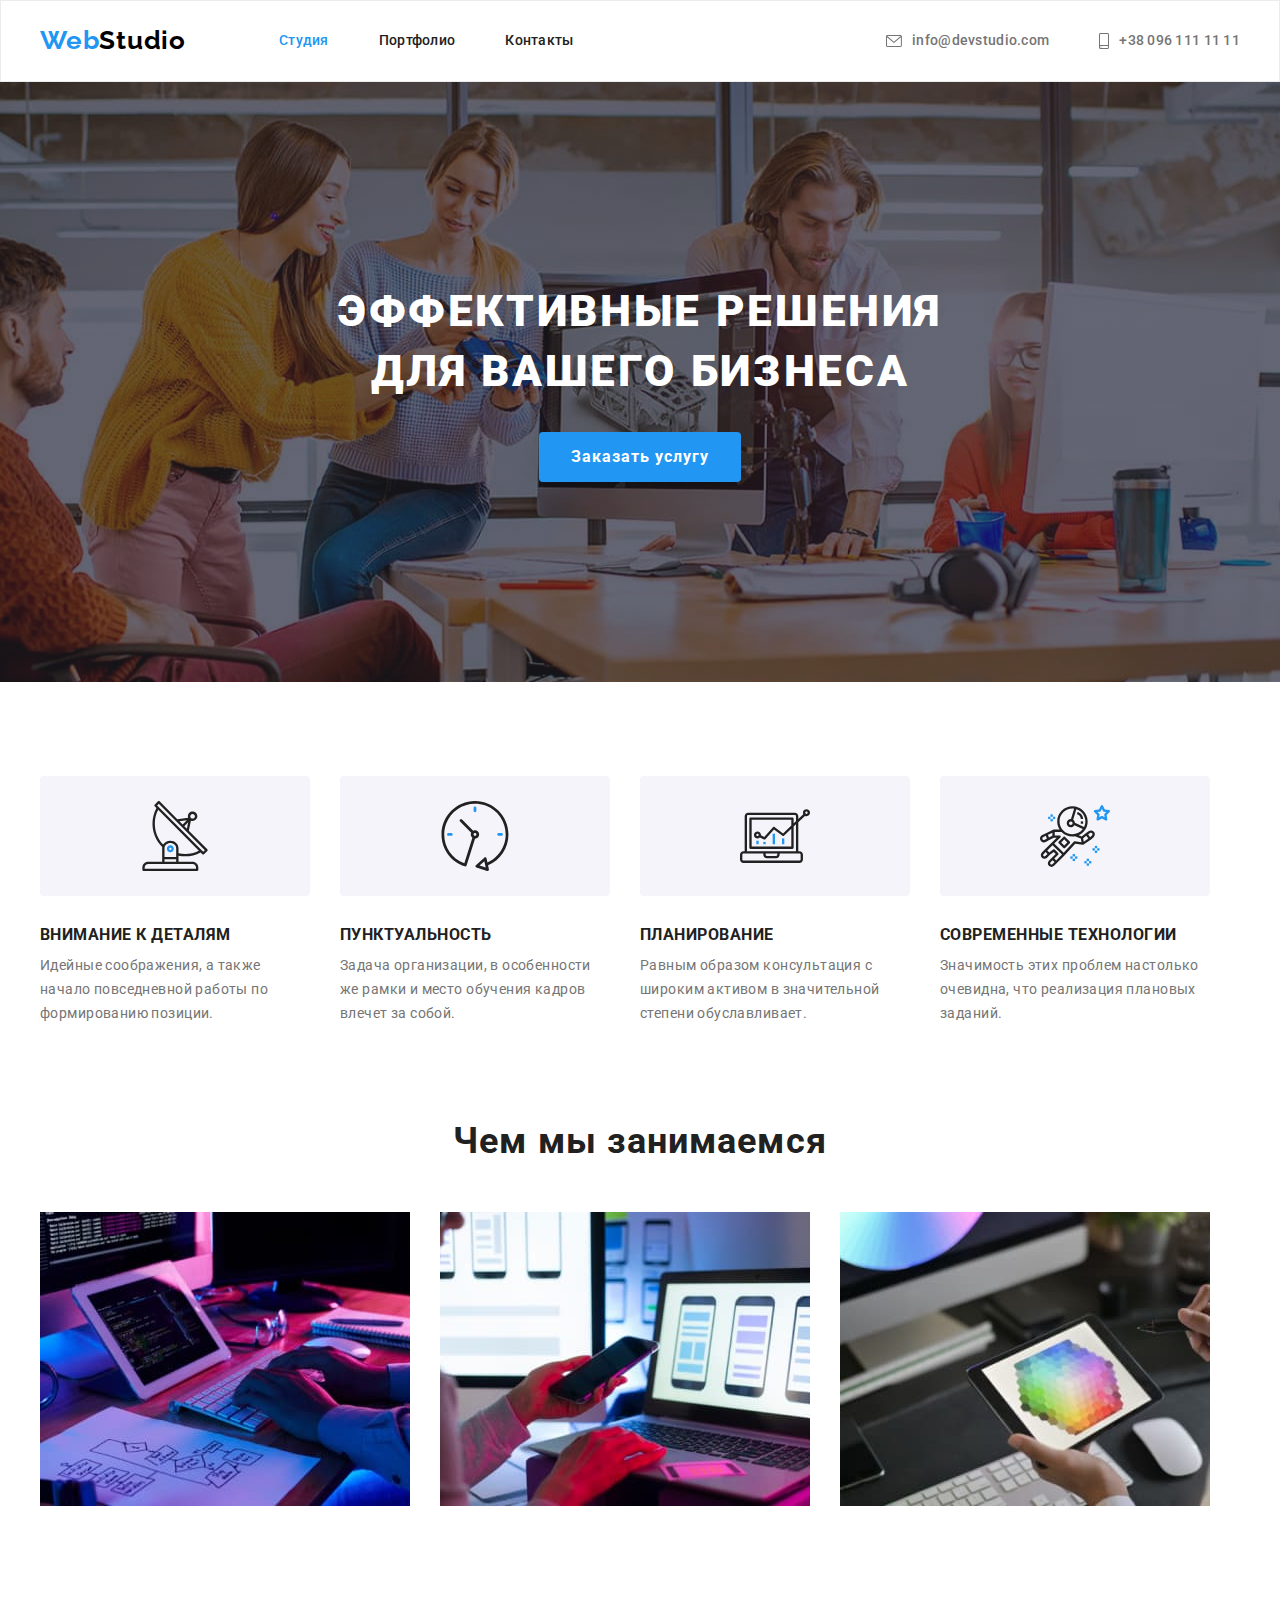
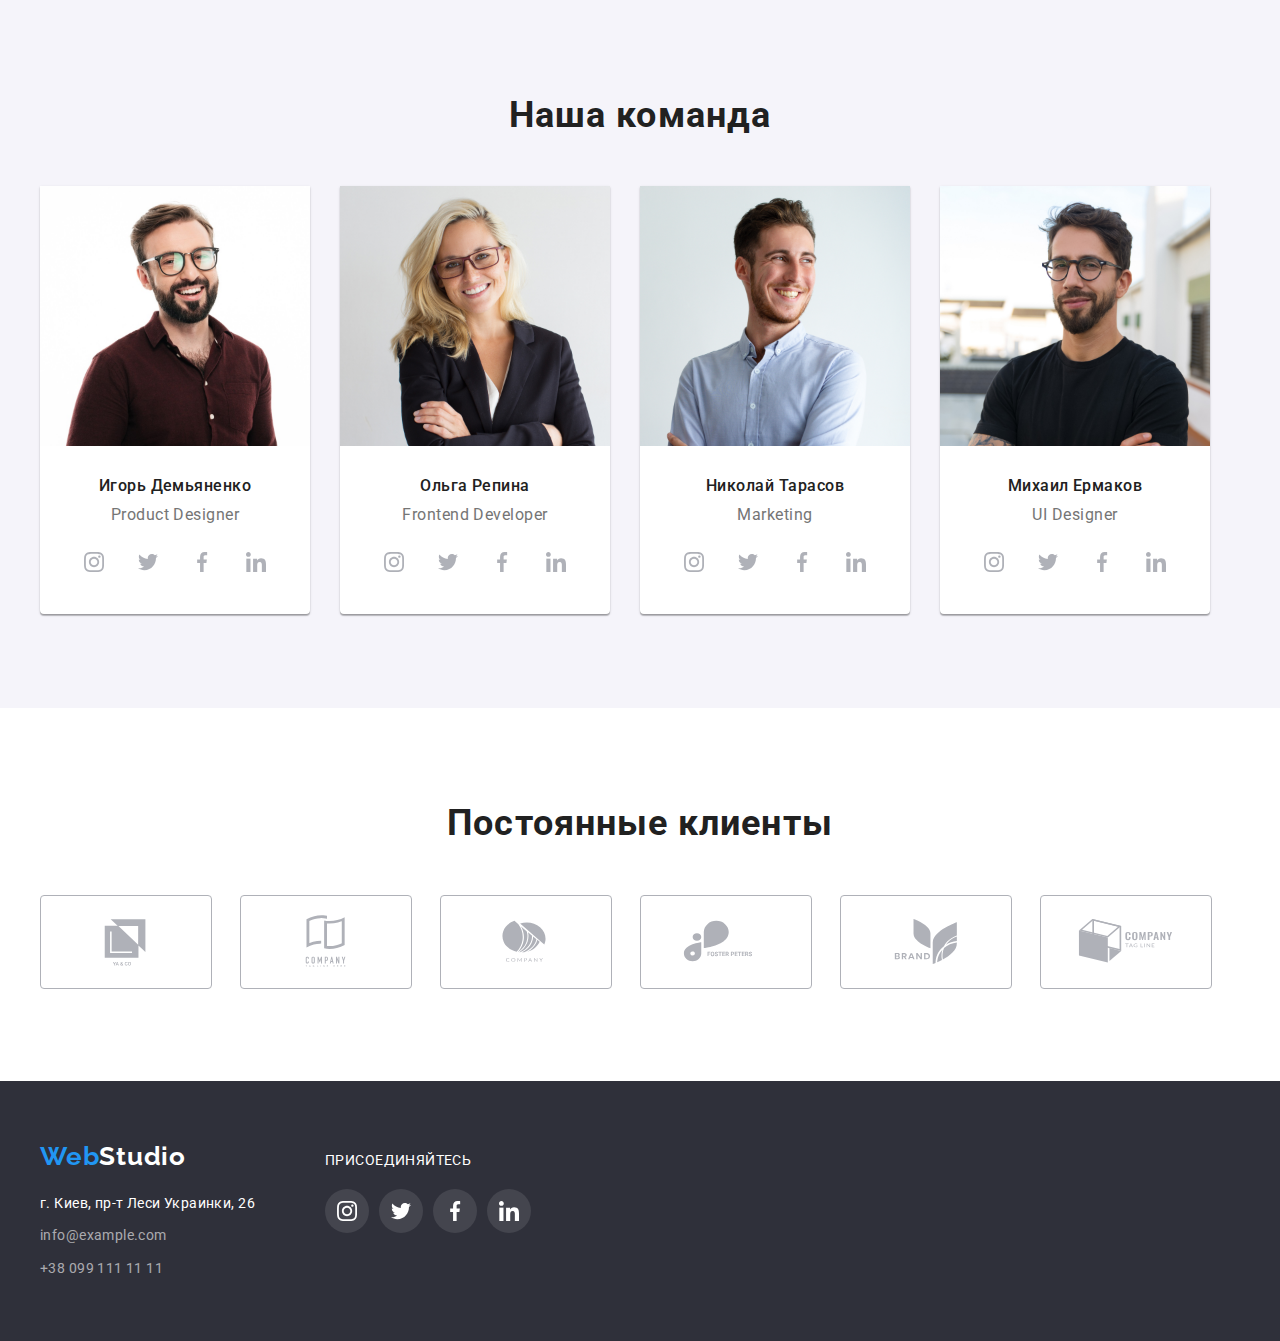
==== index.html @ 98141c7f "start" ====
<!DOCTYPE html>
<html lang="ru">
  <head>
    <meta charset="UTF-8" />
    <meta http-equiv="X-UA-Compatible" content="IE=edge" />
    <meta name="viewport" content="width=device-width, initial-scale=1.0" />
    <link rel="preconnect" href="https://fonts.googleapis.com" />
    <link rel="preconnect" href="https://fonts.gstatic.com" crossorigin />
    <link
      href="https://fonts.googleapis.com/css2?family=Raleway:wght@700&family=Roboto:wght@400;500;700;900&display=swap"
      rel="stylesheet"
    />
    <link
      rel="stylesheet"
      href="https://cdnjs.cloudflare.com/ajax/libs/modern-normalize/1.1.0/modern-normalize.min.css"
      integrity="sha512-wpPYUAdjBVSE4KJnH1VR1HeZfpl1ub8YT/NKx4PuQ5NmX2tKuGu6U/JRp5y+Y8XG2tV+wKQpNHVUX03MfMFn9Q=="
      crossorigin="anonymous"
      referrerpolicy="no-referrer"
    />
    <link rel="stylesheet" href="./css/styles.css" />
    <title>Студия</title>
  </head>
  <body>
    <header class="header">
      <div class="container">
        <a href="/" class="header-logo" lang="en"
          >Web<span class="header-logo-studio" lang="en">Studio</span></a
        >
        <nav class="header-navigation">
          <ul class="header-navigation-list list">
            <li class="header-navigation-item">
              <a href="" class="header-navigation-link link current">Студия</a>
            </li>
            <li class="header-navigation-item">
              <a href="./portfolio.html" class="header-navigation-link link">Портфолио</a>
            </li>
            <li class="header-navigation-item">
              <a href="" class="header-navigation-link link">Контакты</a>
            </li>
          </ul>
        </nav>
        <ul class="header-list list">
          <li class="header-item">
            <a href="mailto:info@devstudio.com" class="header-link link"><svg class="icon-envelope" width="16" height="12">
              <use href="./img/icons.svg#icon-envelope"></use>
            </svg>info@devstudio.com</a>
          </li>
          <li class="header-item">
            <a href="tel:+380961111111" class="header-link link"><svg class="icon-smartphone" width="10" height="16">
              <use href="./img/icons.svg#icon-smartphone"></use>
            </svg>+38 096 111 11 11</a>
          </li>
        </ul>
      </div>
    </header>
    <main class="main-studio">
      <section class="hero">
        <div class="container">
          <h1 class="hero-title">Эффективные решения для вашего бизнеса</h1>
          <button type="button" class="hero-btn">Заказать услугу</button>
        </div>
      </section>
      <section class="benefits section">
        <div class="container">
          <h2 class="visually-hidden">Наши преимущества</h2>
          <ul class="benefits-list list">
            <li class="benefits-item ">
              <div class="benefits-icon-item">
                  <svg class="benefits-icon" width="70" height="70">
                    <use href="./img/icons.svg#icon-antenna"></use>
                  </svg>
              </div>
              <h3 class="benefits-title">Внимание к деталям</h3>
              <p class="benefits-text">
                Идейные соображения, а также начало повседневной работы по формированию позиции.
              </p>
            </li>
            <li class="benefits-item">
              <div class="benefits-icon-item">
                <svg class="benefits-icon" width="70" height="70">
                  <use href="./img/icons.svg#icon-clock"></use>
                </svg>
              </div>
              <h3 class="benefits-title">Пунктуальность</h3>
              <p class="benefits-text">
                Задача организации, в особенности же рамки и место обучения кадров влечет за собой.
              </p>
            </li>
            <li class="benefits-item">
              <div class="benefits-icon-item">
                <svg class="benefits-icon" width="70" height="70">
                  <use href="./img/icons.svg#icon-diagram"></use>
                </svg>
              </div>
              <h3 class="benefits-title">Планирование</h3>
              <p class="benefits-text">
                Равным образом консультация с широким активом в значительной степени обуславливает.
              </p>
            </li>
            <li class="benefits-item">
              <div class="benefits-icon-item">
                <svg class="benefits-icon" width="70" height="70">
                  <use href="./img/icons.svg#icon-astronaut"></use>
                </svg>
              </div>
              <h3 class="benefits-title">Современные технологии</h3>
              <p class="benefits-text">
                Значимость этих проблем настолько очевидна, что реализация плановых заданий.
              </p>
            </li>
          </ul>
        </div>
      </section>
      <section class="about">
        <div class="container">
          <h2 class="about-title">Чем мы занимаемся</h2>
          <ul class="about-list list">
            <li class="about-item">
              <img
                src="./img/box_1.jpg"
                alt="разработка программного обеспечения"
                width="370"
                height="294"
              />
            </li>
            <li class="about-item">
              <img
                src="./img/box_2.jpg"
                alt="тестирование мобильного приложения"
                width="370"
                height="294"
              />
            </li>
            <li class="about-item">
              <img src="./img/box_3.jpg" alt="работа с палитрой цветов" width="370" height="294" />
            </li>
          </ul>
        </div>
      </section>
      <section class="team section">
        <div class="container">
          <h2 class="team-title">Наша команда</h2>
          <ul class="team-list list">
            <li class="team-item">
              <img src="./img/img_team_1.jpg" alt="Product Designer" width="270" height="260" />
              <div class="container-team-item">
                <h3 class="team-item-title">Игорь Демьяненко</h3>
                <p class="team-item-text" lang="en">Product Designer</p>
                <ul class="team-soc-list list">
                  <li class="team-soc-item">
                    <a href="" class="team-soc-link">
                      <svg class="team-soc-icon" width="20" height="20">
                        <use href="./img/icons.svg#icon-instagram"></use>
                      </svg>
                    </a>
                  </li>
                  <li class="team-soc-item">
                    <a href="" class="team-soc-link"><svg class="team-soc-icon" width="20" height="20">
                      <use href="./img/icons.svg#icon-twitter"></use>
                    </svg></a>
                  </li>
                  <li class="team-soc-item">
                    <a href="" class="team-soc-link"><svg class="team-soc-icon" width="20" height="20">
                      <use href="./img/icons.svg#icon-facebook"></use>
                    </svg></a>
                  </li>
                  <li class="team-soc-item">
                    <a href="" class="team-soc-link"><svg class="team-soc-icon" width="20" height="20">
                      <use href="./img/icons.svg#icon-linkedin"></use>
                    </svg></a>
                  </li>
                </ul>
              </div>
            </li>
            <li class="team-item">
              <img src="./img/img_team_2.jpg" alt="Frontend Developer" width="270" height="260" />
              <div class="container-team-item">
                <h3 class="team-item-title">Ольга Репина</h3>
                <p class="team-item-text" lang="en">Frontend Developer</p>
                <ul class="team-soc-list list">
                  <li class="team-soc-item">
                    <a href="" class="team-soc-link">
                      <svg class="team-soc-icon" width="20" height="20">
                        <use href="./img/icons.svg#icon-instagram"></use>
                      </svg>
                    </a>
                  </li>
                  <li class="team-soc-item">
                    <a href="" class="team-soc-link"><svg class="team-soc-icon" width="20" height="20">
                      <use href="./img/icons.svg#icon-twitter"></use>
                    </svg></a>
                  </li>
                  <li class="team-soc-item">
                    <a href="" class="team-soc-link"><svg class="team-soc-icon" width="20" height="20">
                      <use href="./img/icons.svg#icon-facebook"></use>
                    </svg></a>
                  </li>
                  <li class="team-soc-item">
                    <a href="" class="team-soc-link"><svg class="team-soc-icon" width="20" height="20">
                      <use href="./img/icons.svg#icon-linkedin"></use>
                    </svg></a>
                  </li>
                </ul>
              </div>
            </li>
            <li class="team-item">
              <img src="./img/img_team_3.jpg" alt="Marketing" width="270" height="260" />
              <div class="container-team-item">
                <h3 class="team-item-title">Николай Тарасов</h3>
                <p class="team-item-text" lang="en">Marketing</p>
                <ul class="team-soc-list list">
                  <li class="team-soc-item">
                    <a href="" class="team-soc-link">
                      <svg class="team-soc-icon" width="20" height="20">
                        <use href="./img/icons.svg#icon-instagram"></use>
                      </svg>
                    </a>
                  </li>
                  <li class="team-soc-item">
                    <a href="" class="team-soc-link"><svg class="team-soc-icon" width="20" height="20">
                      <use href="./img/icons.svg#icon-twitter"></use>
                    </svg></a>
                  </li>
                  <li class="team-soc-item">
                    <a href="" class="team-soc-link"><svg class="team-soc-icon" width="20" height="20">
                      <use href="./img/icons.svg#icon-facebook"></use>
                    </svg></a>
                  </li>
                  <li class="team-soc-item">
                    <a href="" class="team-soc-link"><svg class="team-soc-icon" width="20" height="20">
                      <use href="./img/icons.svg#icon-linkedin"></use>
                    </svg></a>
                  </li>
                </ul>
              </div>
            </li>
            <li class="team-item">
              <img src="./img/img_team_4.jpg" alt="UI Designer" width="270" height="260" />
              <div class="container-team-item">
                <h3 class="team-item-title">Михаил Ермаков</h3>
                <p class="team-item-text" lang="en">UI Designer</p>
                <ul class="team-soc-list list">
                  <li class="team-soc-item">
                    <a href="" class="team-soc-link">
                      <svg class="team-soc-icon" width="20" height="20">
                        <use href="./img/icons.svg#icon-instagram"></use>
                      </svg>
                    </a>
                  </li>
                  <li class="team-soc-item">
                    <a href="" class="team-soc-link"><svg class="team-soc-icon" width="20" height="20">
                      <use href="./img/icons.svg#icon-twitter"></use>
                    </svg></a>
                  </li>
                  <li class="team-soc-item">
                    <a href="" class="team-soc-link"><svg class="team-soc-icon" width="20" height="20">
                      <use href="./img/icons.svg#icon-facebook"></use>
                    </svg></a>
                  </li>
                  <li class="team-soc-item">
                    <a href="" class="team-soc-link"><svg class="team-soc-icon" width="20" height="20">
                      <use href="./img/icons.svg#icon-linkedin"></use>
                    </svg></a>
                  </li>
                </ul>
              </div>
            </li>
          </ul>
        </div>
      </section>
      <section class="clients section">
        <div class="container">
          <h2 class="clients-title">Постоянные клиенты</h2>
          <ul class="clients-list list">
            <li class="clients-item">
              <a href="" class="clients-link"><svg class="clients-icon" width="106" height="60">
                <use href="./img/icons.svg#icon-Logo_1"></use>
              </svg></a></li>
            <li class="clients-item">
              <a href="" class="clients-link"><svg class="clients-icon" width="106" height="60">
                <use href="./img/icons.svg#icon-Logo_2"></use>
              </svg></a></li>
            <li class="clients-item">
              <a href="" class="clients-link"><svg class="clients-icon" width="106" height="60">
                <use href="./img/icons.svg#icon-Logo_3"></use>
              </svg></a></li>
            <li class="clients-item">
              <a href="" class="clients-link"><svg class="clients-icon" width="106" height="60">
                <use href="./img/icons.svg#icon-Logo_4"></use>
              </svg></a></li>
            <li class="clients-item">
              <a href="" class="clients-link"><svg class="clients-icon" width="106" height="60">
                <use href="./img/icons.svg#icon-Logo_5"></use>
              </svg></a></li>
            <li class="clients-item">
              <a href="" class="clients-link"><svg class="clients-icon" width="106" height="60">
                <use href="./img/icons.svg#icon-Logo_6"></use>
              </svg></a></li>
          </ul>
        </div>
      </section>
    </main>
    <footer class="footer">
      <div class="container">
        <div>
          <a href="/" class="footer-logo" lang="en"
          >Web<span class="footer-logo-studio" lang="en">Studio</span></a>
          <address class="footer-address">
            <ul class="footer-list list">
              <li class="footer-item">
                <a
                  class="footer-link footer-link-address link"
                  href="https://goo.gl/maps/qoJzxrVLCb3UoENp8"
                  >г. Киев, пр-т Леси Украинки, 26</a>
              </li>
              <li class="footer-item">
                <a class="footer-link link" href="mailto:info@example.com">info@example.com</a>
              </li>
              <li class="footer-item">
                <a class="footer-link link" href="tel:+380991111111">+38 099 111 11 11</a>
              </li>
            </ul>
          </address>
        </div>
        <div class="social">
          <p class="social-title">присоединяйтесь</p>
          <ul class="social-list list">
            <li class="social-item">
              <a href="" class="social-link">
                <svg class="social-icon" width="20" height="20">
                  <use href="./img/icons.svg#icon-instagram"></use>
                </svg>
              </a>
            </li>
            <li class="social-item">
              <a href="" class="social-link"><svg class="social-icon" width="20" height="20">
                <use href="./img/icons.svg#icon-twitter"></use>
              </svg></a>
            </li>
            <li class="social-item">
              <a href="" class="social-link"><svg class="social-icon" width="20" height="20">
                <use href="./img/icons.svg#icon-facebook"></use>
              </svg></a>
            </li>
            <li class="social-item">
              <a href="" class="social-link"><svg class="social-icon" width="20" height="20">
                <use href="./img/icons.svg#icon-linkedin"></use>
              </svg></a>
            </li>
          </ul>
        </div>        
      </div>
    </footer>
  </body>
</html>
---- css/styles.css ----
:root{
    --main-text-color: #212121;
    --second-text-color: #757575;
    --main-btn-color: #2196F3;
    --second-btn-color: #188CE8;
    --accent-color: #2196F3;
    --logo-color-studio: #000000;
    --main-backgroun-color: #FFFFFF;
    --second-backgroun-color: #2F303A;
    --third-backgroun-color: #F5F4FA;
    --backgroun-text-color: #FFFFFF;
    --footer-link: rgba(255, 255, 255, 0.6);
    --border-color:#ECECEC;
    --border-bottom-color: #EEEEEE;
}
body {
    font-family: 'Roboto', sans-serif;
    font-size: 14px;
    color: var(--main-text-color);
    margin: 0;
}
h1,
h2,
h3,
h4,
h5,
h6,
p {
    margin: 0;
}
ol, ul {
    padding-left: 0;
    margin: 0;
}
button {
    cursor: pointer;
    border: 0;
    display: block;
    text-align: center;
}
img {
    display: block;
    max-width: 100%;
    height: auto;
}
.container {
    width: 1200px;
    padding-left: 15px;
    padding-right: 15px;
    margin: 0 auto;
    margin-left: auto;
    margin-right: auto;
}
.section {
    padding-top: 94px;
    padding-bottom: 94px;
}
.list{
    list-style: none;
    padding: 0;
    margin: 0;
}
.link {
    text-decoration: none;
} 
.link:hover,
.link:focus {
    color: var(--accent-color);
}
.visually-hidden {
    position: absolute;
    white-space: nowrap;
    width: 1px;
    height: 1px;
    overflow: hidden;
    border: 0;
    padding: 0;
    clip: rect(0 0 0 0);
    clip-path: inset(50%);
    margin: -1px;
}

/* -------------------HEADER------------------- */
.header{
    background: var(--main-backgroun-color);
    border: 1px solid var(--border-color);
    margin: 0 auto;
}
.header .container {
    display: flex;
    align-items: center;
}
.header-logo {
    font-family: 'Raleway',sans-serif;
    font-weight: 700;
    font-size: 26px;
    line-height: 1.19;
    letter-spacing: 0.03em;
    text-decoration: none;
    color: var(--accent-color);
    padding-top: 24px;
    padding-bottom: 25px;
    display: block;
}
.header-logo-studio{
    color: var(--logo-color-studio);
}
.header-navigation-list{
    margin-left: 93px;
    display: flex;
}
.header-navigation-item:not(:first-child){
    margin-left: 50px;
}
.header-navigation-link.current{
    color: var(--accent-color)
}
.header-navigation-link {
    color: inherit;
    font-weight: 500;
    line-height: 1.14;
    letter-spacing: 0.02em;
    display: block;
    padding-top: 32px;
    padding-bottom: 32px;
}
.header-list{
    display: flex;
    margin-left: auto;
}
.header-item:not(:first-child){
    margin-left: 50px;
}
.header-link{
    font-weight: 500;
    line-height: 1.14;
    letter-spacing: 0.02em;
    color: var(--second-text-color);
    align-items: center;
    display: flex;
    padding-top: 32px;
    padding-bottom: 32px;
}
.icon-envelope,
.icon-smartphone{
    margin-right: 10px;
    background-position: center;
    background-size: contain;
    fill: currentColor;
}
.header-link:hover .icon-envelope,
.header-link:focus .icon-envelope{
    fill: var(--accent-color);
}


/* -------------------HERO------------------- */
.hero {
    background: var(--second-backgroun-color);
    padding-top: 200px;
    padding-bottom: 200px;
    max-width: 1600px;
    background-repeat: no-repeat;
    background-size: cover;
    background-position: center;
    margin: 0 auto;
    background-image: linear-gradient(
      rgba(47, 48, 58, 0.4),
      rgba(47, 48, 58, 0.4)),
      url(../img/hero_bg.jpg);
}
.hero-title{
    font-weight: 900;
    font-size: 44px;
    line-height: 1.36;
    text-align: center;
    letter-spacing: 0.06em;
    text-transform: uppercase;
    color: var(--backgroun-text-color);
    width: 696px;
    margin-bottom: 30px;
    margin-left: auto;
    margin-right: auto;
}
.hero-btn{
    background: var(--main-btn-color);
    box-shadow: 0px 4px 4px rgba(0, 0, 0, 0.15);
    border-radius: 4px;
    font-family: inherit;
    font-weight: 700;
    font-size: 16px;
    line-height: 1.88;
    display: flex;
    align-items: center;
    letter-spacing: 0.06em;
    color: var(--backgroun-text-color);
    margin: 0 auto;
    min-width: 200px;
    padding: 10px 32px;
}
.hero-btn:hover,
.hero-btn:focus {
    background: var(--second-btn-color);
}

/* ----------------BENEFITS---------------- */
.benefits-list {
    display: flex;    
}
.benefits-item{
    max-width: 270px;    
}
.benefits-icon-item{
    display: flex;
    height: 120px;
    background: #F5F4FA;
    border-radius: 4px;    
    margin-bottom: 30px;
    background-position: center;
    justify-content: center;
    align-items: center;
}
.benefits-icon{
    display: block;
}
.benefits-item:not(:last-child) {
    margin-right: 30px;
}
.benefits-title {
    line-height: 1.14;
    letter-spacing: 0.03em;
    text-transform: uppercase;
    margin-bottom: 10px;
}
.benefits-text{
    line-height: 1.71;
    letter-spacing: 0.03em;
    color: var(--second-text-color);
}

/* ----------------ABOUT---------------- */
.about{
    padding-bottom: 94px;
}
.about-title{
    font-size: 36px;
    line-height: 1.17;
    text-align: center;
    letter-spacing: 0.03em;
    margin-bottom: 50px;
}
.about-list {
    display: flex;
    align-items: center;
}
.about-item + .about-item{
    margin-left: 30px;
}

/* ----------------TEAM---------------- */
.team {
    background: var(--third-backgroun-color);
}
.team-title{
    font-size: 36px;
    line-height: 1.17;
    text-align: center;
    letter-spacing: 0.03em;
    margin-bottom: 50px;
}
.team-list{
    display: flex;
}
.team-item{
    background: var(--main-backgroun-color);
    box-shadow: 0px 1px 3px rgba(0, 0, 0, 0.12),
    0px 1px 1px rgba(0, 0, 0, 0.14),
    0px 2px 1px rgba(0, 0, 0, 0.2);
    border-radius: 0px 0px 4px 4px;
    width: 270px;
}
.team-item:not(:last-child) {
    margin-right: 30px;
}
.container-team-item{
    padding-top: 30px;
    padding-bottom: 30px;
}
.team-item-title{
    font-weight: 500;
    font-size: 16px;
    line-height: 1.19;
    text-align: center;
    letter-spacing: 0.03em;
    margin-bottom: 10px;
}
.team-item-text{
    font-weight: 400;
    font-size: 16px;
    line-height: 1.19;
    text-align: center;
    letter-spacing: 0.03em;
    color: var(--second-text-color);
    margin-bottom: 16px;
}
.team-soc-list {
    display: flex;
    justify-content: center;
}
.team-soc-item + .team-soc-item {
    margin-left: 10px;
}
.team-soc-link {
    width: 44px;
    height: 44px;
    border-radius: 50%;
    display: flex;
    justify-content: center;
    align-items: center;
}
.team-soc-icon{
    fill: #AFB1B8;
}
.team-soc-link:hover,
.team-soc-link:focus{
    background-color: #2196F3;
}
.team-soc-link:hover .team-soc-icon,
.team-soc-link:focus .team-soc-icon{  
    fill: #FFFFFF;
}
/* -----------------CLIENTS----------------- */
.clients-title{
    font-size: 36px;
    line-height: 1.17;
    text-align: center;
    letter-spacing: 0.03em;
    margin-bottom: 50px;
}
.clients-list{
    display: flex;    
}
.clients-item{
    width: 170px;
    height: 92px;
    box-sizing: border-box;
    /* border-radius: 4px; */
}
.clients-item:not(:last-child) {
    margin-right: 30px;
}
.clients-link{
    display: flex;
    width: 100%;
    height: 100%;
    justify-content: center;
    align-items: center;
    border: 1px solid rgba(175, 177, 184, 1);
    border-radius: 4px;
}
.clients-link:hover,
.clients-link:focus{
    border: 1px solid var(--accent-color);
}
.clients-icon{
    display: block;
    fill:rgba(175, 177, 184, 1);      
}
.clients-link:hover .clients-icon,
.clients-link:focus .clients-icon{
    fill: var(--accent-color);
} 


/* ----------------FOOTER---------------- */
.footer{
    background: var(--second-backgroun-color);
    padding-top: 60px;
    padding-bottom: 60px;
}
.footer .container {
    display: flex;
    align-items: baseline;
}
.footer-logo{
    font-family: 'Raleway',sans-serif;
    font-weight: 700;
    font-size: 26px;
    line-height: 1.19;
    letter-spacing: 0.03em;
    text-decoration: none;
    color: var(--accent-color);
    display: inline-block;
    margin-bottom: 20px;
}
.footer-logo-studio{
    color: var(--backgroun-text-color);
}
.footer-address{
    font-style: normal;
}
.footer-item:not(:last-child) {
    margin-bottom: 9px;
}
.footer-link{
    line-height: 1.71;
    letter-spacing: 0.03em;
    color: var(--footer-link)
}
.footer-link-address{
    color: var(--backgroun-text-color);
}
.social{
    margin-left: 70px;
}
.social-title{
    font-size: 14px;
    line-height: 1.14;
    letter-spacing: 0.03em;
    text-transform: uppercase;
    color: var(--main-backgroun-color);
    margin-bottom: 20px;
}
.social-list {
    display: flex;
    justify-content: center;
}
.social-item + .social-item {
    margin-left: 10px;
}
.social-link {
    display: flex;
    width: 44px;
    height: 44px;
    border-radius: 50%;
    background-color: rgba(255, 255, 255, 0.1);
    justify-content: center;
    align-items: center;
}
.social-icon{
    fill: var(--backgroun-text-color);
}
.social-link:hover,
.social-link:focus{
    background-color: #2196F3;
}


/* ----------------PORTFOLIO---------------- */
.filters-list{
    display: flex;
    flex-wrap: wrap;
    justify-content: center;
    margin-bottom: 50px;
}
.filters-item:not(:first-child) {
    margin-left: 8px;
}
.filters-btn {
    font-family: inherit;
    font-weight: 500;
    font-size: 16px;
    line-height: 1.63;
    text-align: center;
    letter-spacing: 0.03em;
    background: var(--third-backgroun-color);
    border-radius: 4px;
    padding: 6px 22px;
}
.filters-btn:hover,
.filters-btn:focus {
    background: var(--main-btn-color);
    box-shadow: 0px 3px 1px rgba(0, 0, 0, 0.1),
                0px 1px 2px rgba(0, 0, 0, 0.08),
                0px 2px 2px rgba(0, 0, 0, 0.12);
    color: var(--backgroun-text-color);
}
.filters-first-btn {
    background: var(--main-btn-color);
    color: var(--backgroun-text-color);
}
.projects-list{
    display: flex;
    justify-content: center;
    flex-wrap: wrap;
    margin-left: -30px;
    margin-top: -30px;
}
.projects-item{
    background: var(--main-backgroun-color);
    width: calc(100% / 3 - 30px);
    margin-left: 30px;
    margin-top: 30px;
}
.projects-link{
    display: block;
    color: inherit;
    text-decoration: none;

}
.projects-link:hover,
.projects-link:focus{
box-shadow: 0px 1px 1px rgba(0, 0, 0, 0.12), 0px 4px 4px rgba(0, 0, 0, 0.06), 1px 4px 6px rgba(0, 0, 0, 0.16);
}   
.container-projects-item{
    padding: 20px 24px;
    border: 1px solid var(--border-bottom-color);
    border-top: 0;
}
.projects-title {
    font-size: 18px;
    line-height: 2;
    letter-spacing: 0.06em;
    margin-bottom: 4px;       
}
.projects-text{
    font-size: 16px;
    line-height: 1.88;
    letter-spacing: 0.03em;
    color: var(--second-text-color);
}
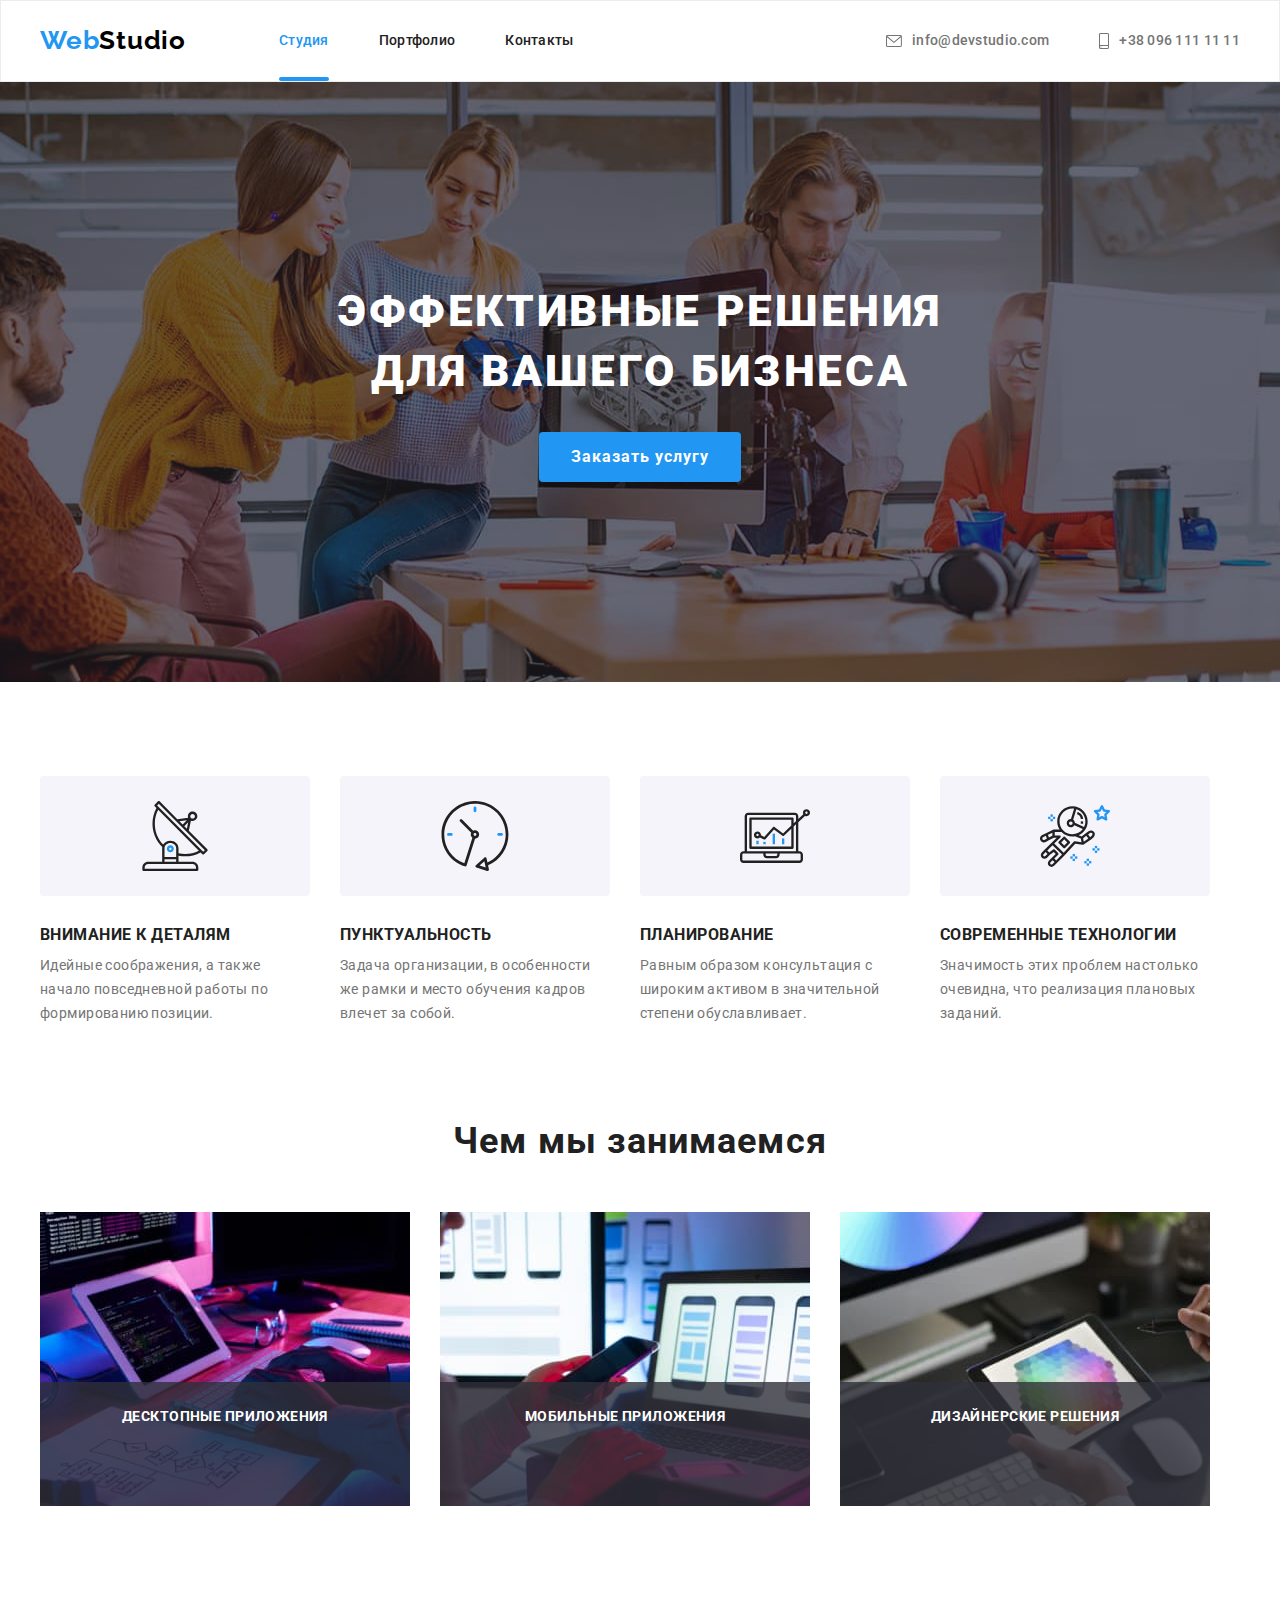
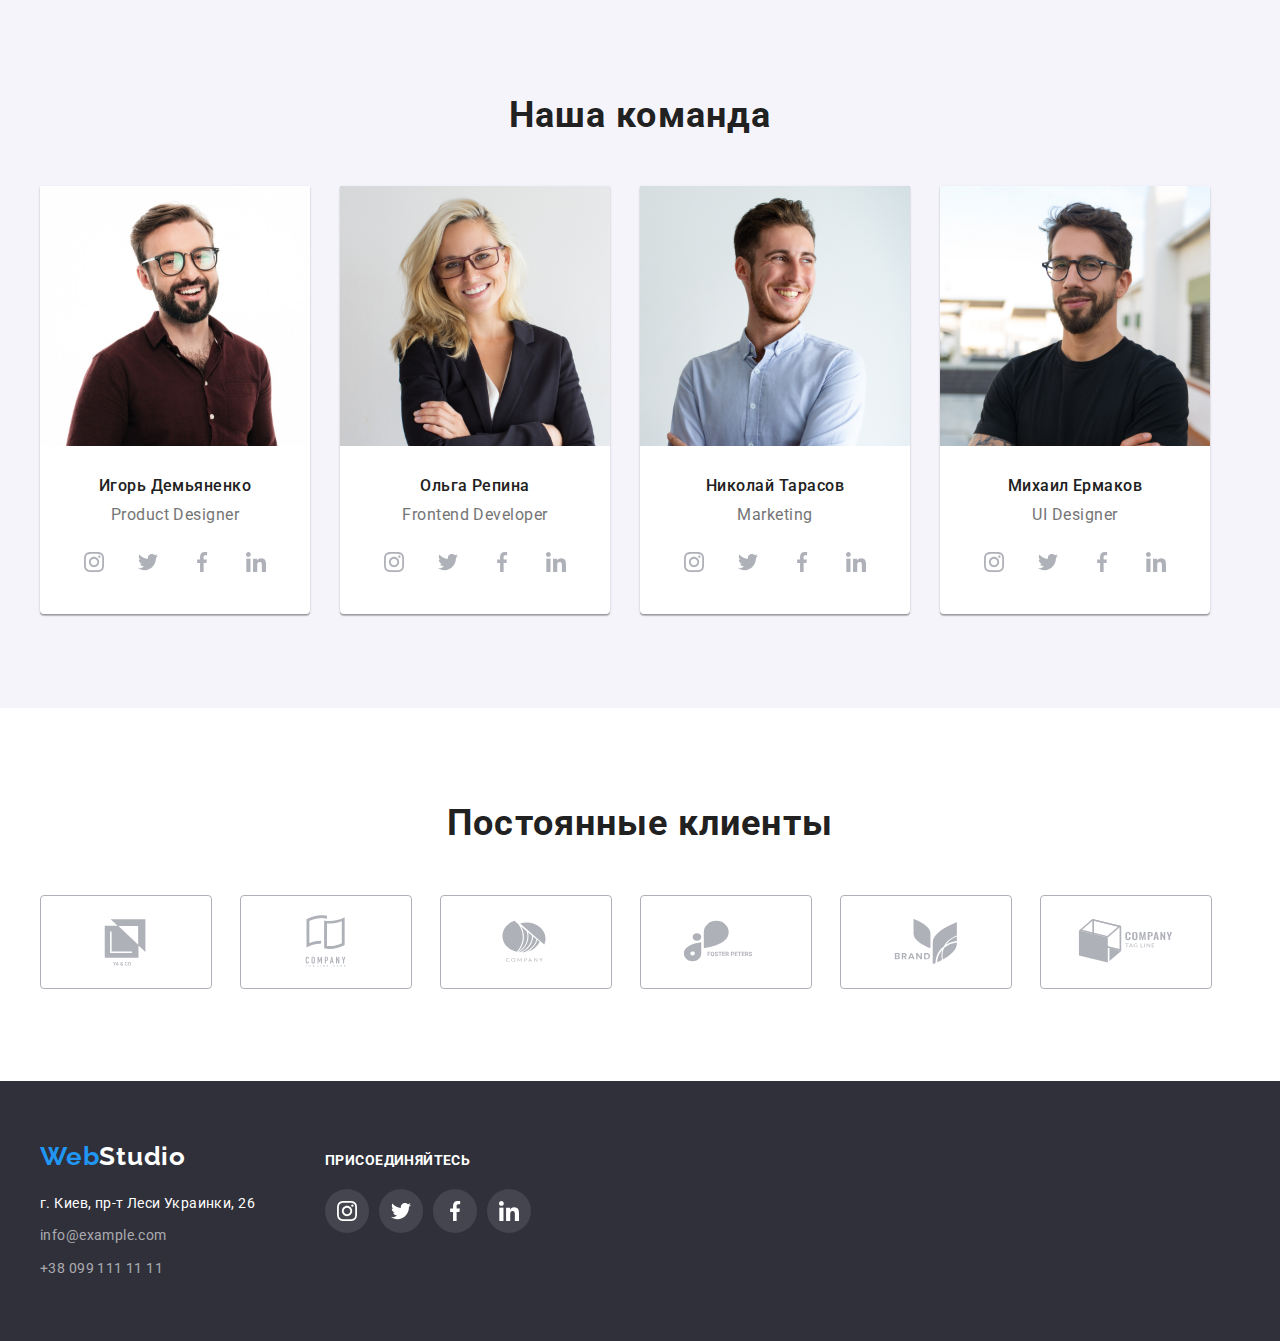
==== commit d9aa5a5c: "add overlay" ====
--- a/index.html
+++ b/index.html
@@ -116,23 +116,32 @@
           <h2 class="about-title">Чем мы занимаемся</h2>
           <ul class="about-list list">
             <li class="about-item">
-              <img
+              <div class="container-about-item">
+                <img
                 src="./img/box_1.jpg"
                 alt="разработка программного обеспечения"
                 width="370"
                 height="294"
               />
+                <p class="about-item-text">Десктопные приложения</p>
+              </div>
             </li>
             <li class="about-item">
-              <img
+              <div class="container-about-item">
+                <img
                 src="./img/box_2.jpg"
                 alt="тестирование мобильного приложения"
                 width="370"
                 height="294"
-              />
+                />
+                <p class="about-item-text">Мобильные приложения</p>
+              </div>
             </li>
             <li class="about-item">
-              <img src="./img/box_3.jpg" alt="работа с палитрой цветов" width="370" height="294" />
+              <div class="container-about-item">
+                <img src="./img/box_3.jpg" alt="работа с палитрой цветов" width="370" height="294" />
+                <p class="about-item-text">Дизайнерские решения</p>
+              </div>
             </li>
           </ul>
         </div>
--- a/css/styles.css
+++ b/css/styles.css
@@ -62,6 +62,9 @@
 }
 .link {
     text-decoration: none;
+    transition-duration: 250ms;
+    transition-property: color;
+    transition-timing-function: cubic-bezier(0.4, 0, 0.2, 1);
 } 
 .link:hover,
 .link:focus {
@@ -112,8 +115,23 @@
 .header-navigation-item:not(:first-child){
     margin-left: 50px;
 }
+.header-navigation-item{
+    position: relative;
+}
+
 .header-navigation-link.current{
-    color: var(--accent-color)
+    color: var(--accent-color);
+}
+.header-navigation-link.current::after{
+    content: "";
+    position: absolute;
+    bottom: 0;
+    left: 0;
+    width: 100%;
+    height: 4px;  
+    background: #2196F3;
+    border-radius: 2px;  
+
 }
 .header-navigation-link {
     color: inherit;
@@ -147,6 +165,9 @@
     background-position: center;
     background-size: contain;
     fill: currentColor;
+    transition-duration: 250ms;
+    transition-property: fill;
+    transition-timing-function: cubic-bezier(0.4, 0, 0.2, 1);
 }
 .header-link:hover .icon-envelope,
 .header-link:focus .icon-envelope{
@@ -197,6 +218,9 @@
     margin: 0 auto;
     min-width: 200px;
     padding: 10px 32px;
+    transition-duration: 250ms;
+    transition-property: background;
+    transition-timing-function: cubic-bezier(0.4, 0, 0.2, 1);
 }
 .hero-btn:hover,
 .hero-btn:focus {
@@ -255,6 +279,25 @@
 }
 .about-item + .about-item{
     margin-left: 30px;
+}
+.container-about-item{
+    position: relative;
+    
+}
+.about-item-text{
+    position: absolute;
+    font-weight: 700;
+    line-height: 1.14;
+    text-align: center;
+    letter-spacing: 0.03em;
+    text-transform: uppercase;
+    bottom: 0;
+    height: 70px;
+    width: 100%;
+    color: var(--backgroun-text-color);
+    background-color: rgba(47, 48, 58, 0.8);
+    padding-top: 27px;
+    padding-bottom: 27px;
 }
 
 /* ----------------TEAM---------------- */
@@ -317,9 +360,15 @@
     display: flex;
     justify-content: center;
     align-items: center;
+    transition: 250ms;
+    transition-property: background-color;
+    transition-timing-function: cubic-bezier(0.4, 0, 0.2, 1);
 }
 .team-soc-icon{
     fill: #AFB1B8;
+    transition-duration: 250ms;
+    transition-property: fill;
+    transition-timing-function: cubic-bezier(0.4, 0, 0.2, 1);
 }
 .team-soc-link:hover,
 .team-soc-link:focus{
@@ -357,6 +406,9 @@
     align-items: center;
     border: 1px solid rgba(175, 177, 184, 1);
     border-radius: 4px;
+    transition-duration: 250ms;
+    transition-property: border;
+    transition-timing-function: cubic-bezier(0.4, 0, 0.2, 1);
 }
 .clients-link:hover,
 .clients-link:focus{
@@ -364,7 +416,10 @@
 }
 .clients-icon{
     display: block;
-    fill:rgba(175, 177, 184, 1);      
+    fill:rgba(175, 177, 184, 1);    
+    transition-duration: 250ms;
+    transition-property: fill;
+    transition-timing-function: cubic-bezier(0.4, 0, 0.2, 1);  
 }
 .clients-link:hover .clients-icon,
 .clients-link:focus .clients-icon{
@@ -414,6 +469,7 @@
     margin-left: 70px;
 }
 .social-title{
+    font-weight: 700;
     font-size: 14px;
     line-height: 1.14;
     letter-spacing: 0.03em;
@@ -436,6 +492,9 @@
     background-color: rgba(255, 255, 255, 0.1);
     justify-content: center;
     align-items: center;
+    transition-duration: 250ms;
+    transition-property: background-color;
+    transition-timing-function: cubic-bezier(0.4, 0, 0.2, 1);
 }
 .social-icon{
     fill: var(--backgroun-text-color);
@@ -466,6 +525,9 @@
     background: var(--third-backgroun-color);
     border-radius: 4px;
     padding: 6px 22px;
+    transition-duration: 250ms;
+    transition-property: color, background, box-shadow;
+    transition-timing-function: cubic-bezier(0.4, 0, 0.2, 1);
 }
 .filters-btn:hover,
 .filters-btn:focus {
@@ -490,21 +552,46 @@
     background: var(--main-backgroun-color);
     width: calc(100% / 3 - 30px);
     margin-left: 30px;
-    margin-top: 30px;
+    margin-top: 30px;    
+    border: 1px solid var(--border-bottom-color);
 }
 .projects-link{
     display: block;
     color: inherit;
     text-decoration: none;
-
+    transition-duration: 250ms;
+    transition-property: transform;
+    transition-timing-function: cubic-bezier(0.4, 0, 0.2, 1);
 }
 .projects-link:hover,
 .projects-link:focus{
 box-shadow: 0px 1px 1px rgba(0, 0, 0, 0.12), 0px 4px 4px rgba(0, 0, 0, 0.06), 1px 4px 6px rgba(0, 0, 0, 0.16);
 }   
+.projects-link:hover .projects-text-overlay,
+.projects-link:focus .projects-text-overlay{
+    transform: translateY(0%);
+}
+.container-projects-img{
+    position: relative;
+    overflow: hidden;
+}
+.projects-text-overlay{
+    position: absolute;
+    font-size: 18px;
+    line-height: 1.56;
+    letter-spacing: 0.03em;
+    color: var(--main-backgroun-color);
+    background: rgba(33, 150, 243, 0.9);
+    top: 0;
+    height: 100%;
+    padding: 63px 24px;
+    transform: translateY(100%);
+    transition-duration: 250ms;
+    transition-property: transform;
+    transition-timing-function: cubic-bezier(0.4, 0, 0.2, 1);
+}
 .container-projects-item{
     padding: 20px 24px;
-    border: 1px solid var(--border-bottom-color);
     border-top: 0;
 }
 .projects-title {
